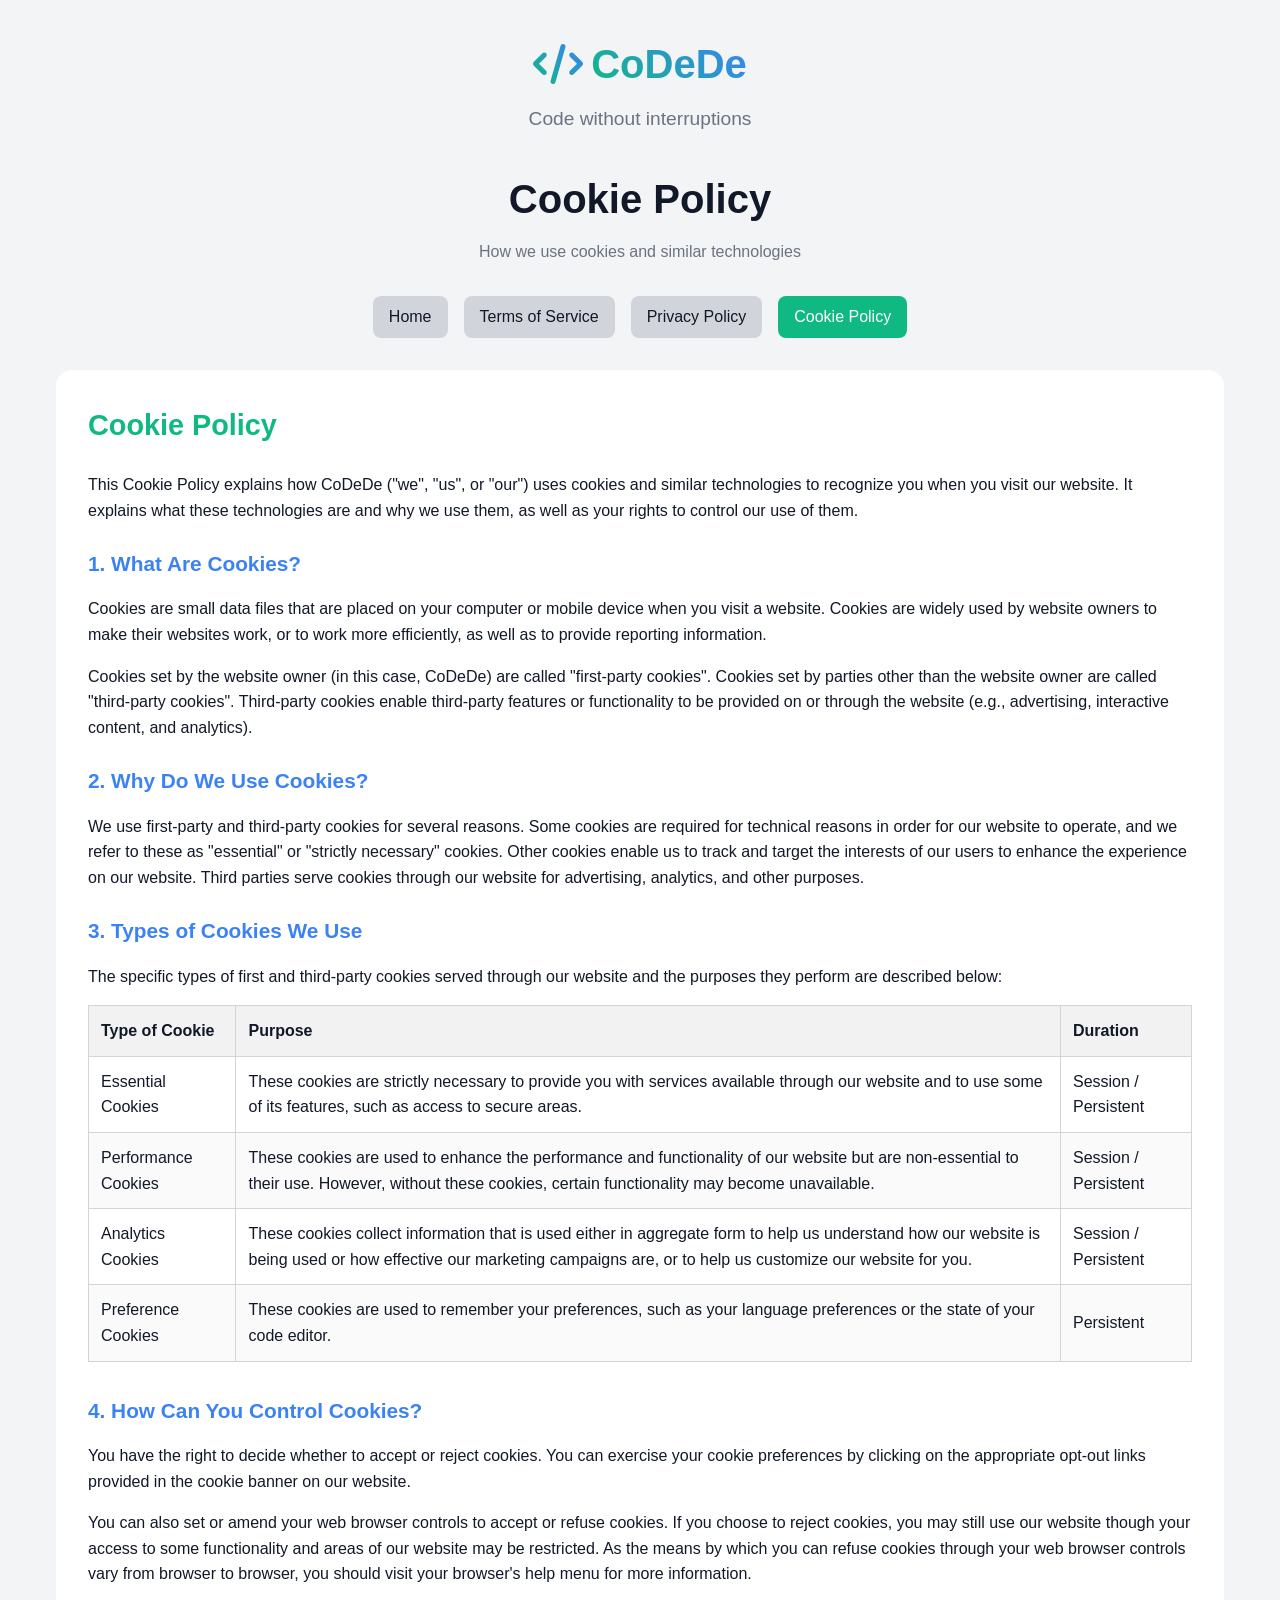
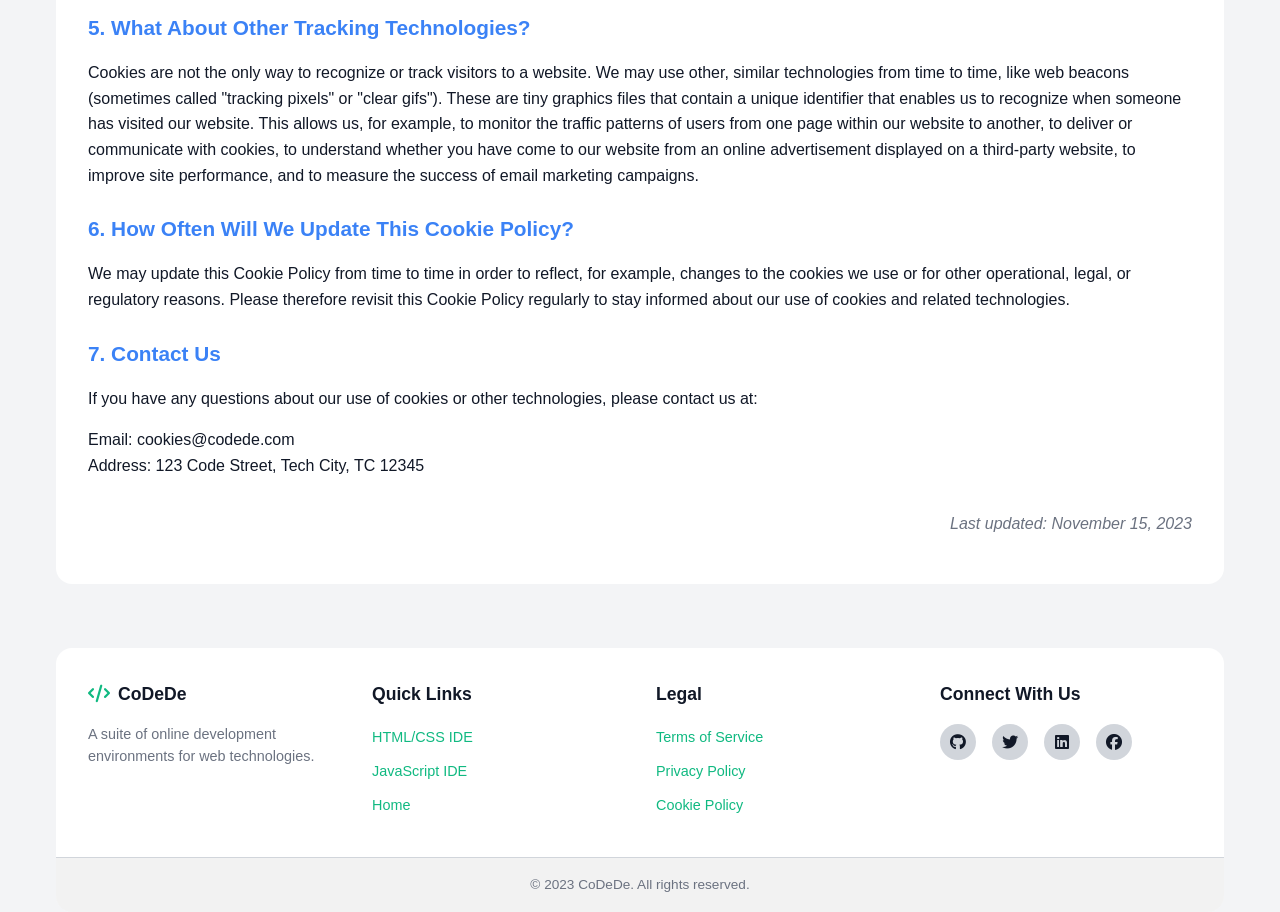
==== cookies.html @ 58b2e05a "Add files via upload" ====
<!DOCTYPE html>
<html lang="en">
<head>
  <meta charset="UTF-8">
  <meta name="viewport" content="width=device-width, initial-scale=1.0">
  <title>Cookie Policy - CoDeDe</title>
  <link rel="stylesheet" href="home-style.css">
  <link rel="stylesheet" href="https://cdnjs.cloudflare.com/ajax/libs/font-awesome/6.4.0/css/all.min.css">
  <style>
    .legal-content {
      background-color: var(--card-bg);
      border-radius: 1rem;
      padding: 2rem;
      margin: 2rem 0;
      box-shadow: 0 4px 6px var(--shadow-color);
    }
    
    .legal-content h2 {
      color: var(--primary-color);
      margin-bottom: 1.5rem;
      font-size: 1.8rem;
    }
    
    .legal-content h3 {
      color: var(--secondary-color);
      margin: 1.5rem 0 1rem;
      font-size: 1.3rem;
    }
    
    .legal-content p, .legal-content ul, .legal-content ol {
      margin-bottom: 1rem;
      line-height: 1.6;
    }
    
    .legal-content ul, .legal-content ol {
      padding-left: 2rem;
    }
    
    .legal-content li {
      margin-bottom: 0.5rem;
    }
    
    .legal-content a {
      color: var(--primary-color);
      text-decoration: none;
    }
    
    .legal-content a:hover {
      text-decoration: underline;
    }
    
    .legal-header {
      text-align: center;
      margin-bottom: 2rem;
    }
    
    .legal-header h1 {
      font-size: 2.5rem;
      margin-bottom: 0.5rem;
    }
    
    .legal-header p {
      color: var(--text-muted);
    }
    
    .legal-nav {
      display: flex;
      justify-content: center;
      gap: 1rem;
      margin-bottom: 2rem;
    }
    
    .legal-nav a {
      padding: 0.5rem 1rem;
      background-color: var(--border-color);
      border-radius: 0.5rem;
      color: var(--text-dark);
      text-decoration: none;
      transition: all 0.3s ease;
    }
    
    .legal-nav a:hover {
      background-color: var(--primary-color);
      color: white;
    }
    
    .legal-nav a.active {
      background-color: var(--primary-color);
      color: white;
    }
    
    .last-updated {
      font-style: italic;
      color: var(--text-muted);
      text-align: right;
      margin-top: 2rem;
    }
    
    table {
      width: 100%;
      border-collapse: collapse;
      margin: 1rem 0 2rem;
    }
    
    table th, table td {
      padding: 0.75rem;
      text-align: left;
      border: 1px solid var(--border-color);
    }
    
    table th {
      background-color: rgba(0, 0, 0, 0.05);
      font-weight: 600;
    }
    
    table tr:nth-child(even) {
      background-color: rgba(0, 0, 0, 0.02);
    }
  </style>
</head>
<body>
  <div class="container">
    <header>
      <div class="logo">
        <i class="fas fa-code"></i>
        <h1>CoDeDe</h1>
      </div>
      <p class="tagline">Code without interruptions</p>
    </header>
    
    <div class="legal-header">
      <h1>Cookie Policy</h1>
      <p>How we use cookies and similar technologies</p>
    </div>
    
    <div class="legal-nav">
      <a href="home.html">Home</a>
      <a href="terms.html">Terms of Service</a>
      <a href="privacy.html">Privacy Policy</a>
      <a href="cookies.html" class="active">Cookie Policy</a>
    </div>
    
    <div class="legal-content">
      <h2>Cookie Policy</h2>
      
      <p>This Cookie Policy explains how CoDeDe ("we", "us", or "our") uses cookies and similar technologies to recognize you when you visit our website. It explains what these technologies are and why we use them, as well as your rights to control our use of them.</p>
      
      <h3>1. What Are Cookies?</h3>
      <p>Cookies are small data files that are placed on your computer or mobile device when you visit a website. Cookies are widely used by website owners to make their websites work, or to work more efficiently, as well as to provide reporting information.</p>
      
      <p>Cookies set by the website owner (in this case, CoDeDe) are called "first-party cookies". Cookies set by parties other than the website owner are called "third-party cookies". Third-party cookies enable third-party features or functionality to be provided on or through the website (e.g., advertising, interactive content, and analytics).</p>
      
      <h3>2. Why Do We Use Cookies?</h3>
      <p>We use first-party and third-party cookies for several reasons. Some cookies are required for technical reasons in order for our website to operate, and we refer to these as "essential" or "strictly necessary" cookies. Other cookies enable us to track and target the interests of our users to enhance the experience on our website. Third parties serve cookies through our website for advertising, analytics, and other purposes.</p>
      
      <h3>3. Types of Cookies We Use</h3>
      <p>The specific types of first and third-party cookies served through our website and the purposes they perform are described below:</p>
      
      <table>
        <thead>
          <tr>
            <th>Type of Cookie</th>
            <th>Purpose</th>
            <th>Duration</th>
          </tr>
        </thead>
        <tbody>
          <tr>
            <td>Essential Cookies</td>
            <td>These cookies are strictly necessary to provide you with services available through our website and to use some of its features, such as access to secure areas.</td>
            <td>Session / Persistent</td>
          </tr>
          <tr>
            <td>Performance Cookies</td>
            <td>These cookies are used to enhance the performance and functionality of our website but are non-essential to their use. However, without these cookies, certain functionality may become unavailable.</td>
            <td>Session / Persistent</td>
          </tr>
          <tr>
            <td>Analytics Cookies</td>
            <td>These cookies collect information that is used either in aggregate form to help us understand how our website is being used or how effective our marketing campaigns are, or to help us customize our website for you.</td>
            <td>Session / Persistent</td>
          </tr>
          <tr>
            <td>Preference Cookies</td>
            <td>These cookies are used to remember your preferences, such as your language preferences or the state of your code editor.</td>
            <td>Persistent</td>
          </tr>
        </tbody>
      </table>
      
      <h3>4. How Can You Control Cookies?</h3>
      <p>You have the right to decide whether to accept or reject cookies. You can exercise your cookie preferences by clicking on the appropriate opt-out links provided in the cookie banner on our website.</p>
      
      <p>You can also set or amend your web browser controls to accept or refuse cookies. If you choose to reject cookies, you may still use our website though your access to some functionality and areas of our website may be restricted. As the means by which you can refuse cookies through your web browser controls vary from browser to browser, you should visit your browser's help menu for more information.</p>
      
      <h3>5. What About Other Tracking Technologies?</h3>
      <p>Cookies are not the only way to recognize or track visitors to a website. We may use other, similar technologies from time to time, like web beacons (sometimes called "tracking pixels" or "clear gifs"). These are tiny graphics files that contain a unique identifier that enables us to recognize when someone has visited our website. This allows us, for example, to monitor the traffic patterns of users from one page within our website to another, to deliver or communicate with cookies, to understand whether you have come to our website from an online advertisement displayed on a third-party website, to improve site performance, and to measure the success of email marketing campaigns.</p>
      
      <h3>6. How Often Will We Update This Cookie Policy?</h3>
      <p>We may update this Cookie Policy from time to time in order to reflect, for example, changes to the cookies we use or for other operational, legal, or regulatory reasons. Please therefore revisit this Cookie Policy regularly to stay informed about our use of cookies and related technologies.</p>
      
      <h3>7. Contact Us</h3>
      <p>If you have any questions about our use of cookies or other technologies, please contact us at:</p>
      <p>Email: cookies@codede.com<br>
      Address: 123 Code Street, Tech City, TC 12345</p>
      
      <p class="last-updated">Last updated: November 15, 2023</p>
    </div>
    
    <footer class="footer">
      <div class="footer-content">
        <div class="footer-section">
          <h3><i class="fas fa-code"></i> CoDeDe</h3>
          <p>A suite of online development environments for web technologies.</p>
        </div>
        
        <div class="footer-section">
          <h3>Quick Links</h3>
          <ul>
            <li><a href="index.html">HTML/CSS IDE</a></li>
            <li><a href="JSDE-main/index.html">JavaScript IDE</a></li>
            <li><a href="home.html">Home</a></li>
          </ul>
        </div>
        
        <div class="footer-section">
          <h3>Legal</h3>
          <ul>
            <li><a href="terms.html">Terms of Service</a></li>
            <li><a href="privacy.html">Privacy Policy</a></li>
            <li><a href="cookies.html">Cookie Policy</a></li>
          </ul>
        </div>
        
        <div class="footer-section">
          <h3>Connect With Us</h3>
          <div class="social-links">
            <a href="https://github.com/codede" target="_blank" title="GitHub"><i class="fab fa-github"></i></a>
            <a href="https://twitter.com/codede" target="_blank" title="Twitter"><i class="fab fa-twitter"></i></a>
            <a href="https://linkedin.com/company/codede" target="_blank" title="LinkedIn"><i class="fab fa-linkedin"></i></a>
            <a href="https://facebook.com/codede" target="_blank" title="Facebook"><i class="fab fa-facebook"></i></a>
          </div>
        </div>
      </div>
      
      <div class="footer-bottom">
        <p>&copy; 2023 CoDeDe. All rights reserved.</p>
      </div>
    </footer>
  </div>
</body>
</html>
---- home-style.css ----
/* Base styles */
* {
  margin: 0;
  padding: 0;
  box-sizing: border-box;
}

:root {
  --primary-color: #10b981;
  --secondary-color: #3b82f6;
  --dark-bg: #1f2937;
  --light-bg: #f3f4f6;
  --text-dark: #111827;
  --text-light: #f9fafb;
  --text-muted: #6b7280;
  --border-color: #d1d5db;
  --card-bg: #ffffff;
  --hover-color: #059669;
  --gradient: linear-gradient(45deg, #10b981, #3b82f6);
}

body {
  font-family: -apple-system, BlinkMacSystemFont, 'Segoe UI', Roboto, Oxygen, Ubuntu, Cantarell, 'Open Sans', 'Helvetica Neue', sans-serif;
  background-color: var(--light-bg);
  color: var(--text-dark);
  line-height: 1.6;
}

.container {
  max-width: 1200px;
  margin: 0 auto;
  padding: 0 1rem;
}

a {
  text-decoration: none;
  color: var(--primary-color);
}

ul {
  list-style-position: inside;
  margin: 1rem 0;
}

/* Header styles */
header {
  padding: 2rem 0;
  text-align: center;
}

.logo {
  display: flex;
  align-items: center;
  justify-content: center;
  margin-bottom: 0.5rem;
}

.logo i {
  font-size: 2.5rem;
  margin-right: 0.5rem;
  background: var(--gradient);
  -webkit-background-clip: text;
  -webkit-text-fill-color: transparent;
}

.logo h1 {
  font-size: 2.5rem;
  font-weight: 700;
  background: var(--gradient);
  -webkit-background-clip: text;
  -webkit-text-fill-color: transparent;
}

.tagline {
  font-size: 1.2rem;
  color: var(--text-muted);
  font-weight: 500;
}

/* Hero section */
.hero {
  display: flex;
  align-items: center;
  justify-content: space-between;
  padding: 2rem 0 4rem;
  gap: 2rem;
}

.hero-content {
  flex: 1;
  opacity: 0;
  transform: translateY(20px);
  transition: all 0.8s ease-out;
}

.hero-content.animate {
  opacity: 1;
  transform: translateY(0);
}

.hero-content h2 {
  font-size: 2.5rem;
  margin-bottom: 1rem;
  line-height: 1.2;
  background: var(--gradient);
  -webkit-background-clip: text;
  -webkit-text-fill-color: transparent;
}

.hero-content p {
  font-size: 1.2rem;
  color: var(--text-muted);
  margin-bottom: 1.5rem;
}

.hero-image {
  flex: 1;
  opacity: 0;
  transform: translateX(20px);
  transition: all 0.8s ease-out;
}

.hero-image.animate {
  opacity: 1;
  transform: translateX(0);
}

.hero-image img {
  width: 100%;
  border-radius: 1rem;
  box-shadow: 0 10px 25px rgba(0, 0, 0, 0.1);
}

/* Features section */
.features {
  display: grid;
  grid-template-columns: repeat(auto-fit, minmax(250px, 1fr));
  gap: 2rem;
  padding: 4rem 0;
}

.feature-card {
  background-color: var(--card-bg);
  padding: 2rem;
  border-radius: 1rem;
  box-shadow: 0 4px 6px rgba(0, 0, 0, 0.05);
  text-align: center;
  transition: transform 0.3s ease, box-shadow 0.3s ease;
  opacity: 0;
  transform: translateY(20px);
  transition: all 0.5s ease-out;
}

.feature-card.animate {
  opacity: 1;
  transform: translateY(0);
}

.feature-card:hover {
  transform: translateY(-5px);
  box-shadow: 0 10px 15px rgba(0, 0, 0, 0.1);
}

.feature-card i {
  font-size: 2.5rem;
  margin-bottom: 1rem;
  color: var(--primary-color);
}

.feature-card h3 {
  font-size: 1.5rem;
  margin-bottom: 0.5rem;
}

.feature-card p {
  color: var(--text-muted);
}

/* IDE options section */
.ide-options {
  padding: 4rem 0;
}

.ide-options h2 {
  text-align: center;
  font-size: 2rem;
  margin-bottom: 2rem;
}

.ide-cards {
  display: grid;
  grid-template-columns: repeat(auto-fit, minmax(300px, 1fr));
  gap: 2rem;
}

.ide-card {
  background-color: var(--card-bg);
  border-radius: 1rem;
  overflow: hidden;
  box-shadow: 0 4px 6px rgba(0, 0, 0, 0.05);
  transition: transform 0.3s ease, box-shadow 0.3s ease;
  opacity: 0;
  transform: translateY(20px);
  transition: all 0.5s ease-out;
}

.ide-card.animate {
  opacity: 1;
  transform: translateY(0);
}

.ide-card:hover {
  transform: translateY(-5px);
  box-shadow: 0 10px 15px rgba(0, 0, 0, 0.1);
}

.ide-icon {
  background: var(--dark-bg);
  padding: 2rem;
  text-align: center;
}

.ide-icon i {
  font-size: 3rem;
  margin: 0 0.5rem;
}

.ide-icon .fa-html5 {
  color: #e34c26;
}

.ide-icon .fa-css3-alt {
  color: #264de4;
}

.ide-icon .fa-js {
  color: #f7df1e;
}

.ide-card h3 {
  font-size: 1.5rem;
  padding: 1.5rem 1.5rem 0.5rem;
}

.ide-card p {
  padding: 0 1.5rem;
  color: var(--text-muted);
}

.ide-card ul {
  padding: 0 1.5rem;
  list-style-type: none;
}

.ide-card ul li {
  padding: 0.25rem 0;
  position: relative;
  padding-left: 1.5rem;
}

.ide-card ul li:before {
  content: "✓";
  color: var(--primary-color);
  position: absolute;
  left: 0;
}

.ide-button {
  display: block;
  background: var(--gradient);
  color: white;
  text-align: center;
  padding: 1rem;
  margin: 1.5rem;
  border-radius: 0.5rem;
  font-weight: 600;
  transition: all 0.3s ease;
}

.ide-button:hover {
  background: var(--hover-color);
  transform: translateY(-2px);
}

/* Testimonials section */
.testimonials {
  padding: 4rem 0;
  background-color: var(--light-bg);
}

.testimonials h2 {
  text-align: center;
  font-size: 2rem;
  margin-bottom: 2rem;
}

.testimonial-cards {
  display: grid;
  grid-template-columns: repeat(auto-fit, minmax(300px, 1fr));
  gap: 2rem;
}

.testimonial-card {
  background-color: var(--card-bg);
  padding: 2rem;
  border-radius: 1rem;
  box-shadow: 0 4px 6px rgba(0, 0, 0, 0.05);
}

.testimonial-card p {
  font-style: italic;
  margin-bottom: 1.5rem;
  color: var(--text-muted);
}

.testimonial-author {
  display: flex;
  align-items: center;
}

.testimonial-author img {
  width: 50px;
  height: 50px;
  border-radius: 50%;
  margin-right: 1rem;
}

.testimonial-author h4 {
  font-weight: 600;
}

.testimonial-author p {
  margin: 0;
  font-size: 0.9rem;
}

/* Footer */
.footer {
  margin-top: 4rem;
  background-color: var(--card-bg);
  border-radius: 1rem;
  overflow: hidden;
  box-shadow: 0 4px 15px var(--shadow-color);
}

.footer-content {
  display: grid;
  grid-template-columns: repeat(auto-fit, minmax(200px, 1fr));
  gap: 2rem;
  padding: 2rem;
}

.footer-section h3 {
  font-size: 1.1rem;
  margin-bottom: 1rem;
  color: var(--text-dark);
  display: flex;
  align-items: center;
  gap: 0.5rem;
}

.footer-section h3 i {
  color: var(--primary-color);
}

.footer-section p {
  color: var(--text-muted);
  font-size: 0.9rem;
  line-height: 1.5;
  margin-bottom: 1rem;
}

.footer-section ul {
  list-style: none;
  padding: 0;
  margin: 0;
}

.footer-section ul li {
  margin-bottom: 0.5rem;
}

.footer-section ul li a {
  color: var(--primary-color);
  text-decoration: none;
  font-size: 0.9rem;
  transition: color 0.2s ease;
  display: inline-flex;
  align-items: center;
  gap: 0.5rem;
}

.footer-section ul li a:hover {
  color: var(--hover-color);
  text-decoration: underline;
}

.social-links {
  display: flex;
  gap: 1rem;
  margin-top: 0.5rem;
}

.social-links a {
  display: flex;
  align-items: center;
  justify-content: center;
  width: 36px;
  height: 36px;
  background-color: var(--border-color);
  color: var(--text-dark);
  border-radius: 50%;
  transition: all 0.3s ease;
}

.social-links a:hover {
  transform: translateY(-3px);
  background-color: var(--primary-color);
  color: white;
}

.footer-bottom {
  background-color: rgba(0, 0, 0, 0.05);
  padding: 1rem;
  text-align: center;
  font-size: 0.85rem;
  color: var(--text-muted);
  border-top: 1px solid var(--border-color);
}

/* Responsive styles */
@media (max-width: 768px) {
  .hero {
    flex-direction: column;
    text-align: center;
  }
  
  .hero-content h2 {
    font-size: 2rem;
  }
  
  .ide-cards {
    grid-template-columns: 1fr;
  }
  
  .testimonial-cards {
    grid-template-columns: 1fr;
  }
}

@media (max-width: 480px) {
  .logo h1 {
    font-size: 2rem;
  }
  
  .hero-content h2 {
    font-size: 1.75rem;
  }
  
  .feature-card {
    padding: 1.5rem;
  }
  
  .ide-icon {
    padding: 1.5rem;
  }
  
  .ide-icon i {
    font-size: 2.5rem;
  }
}
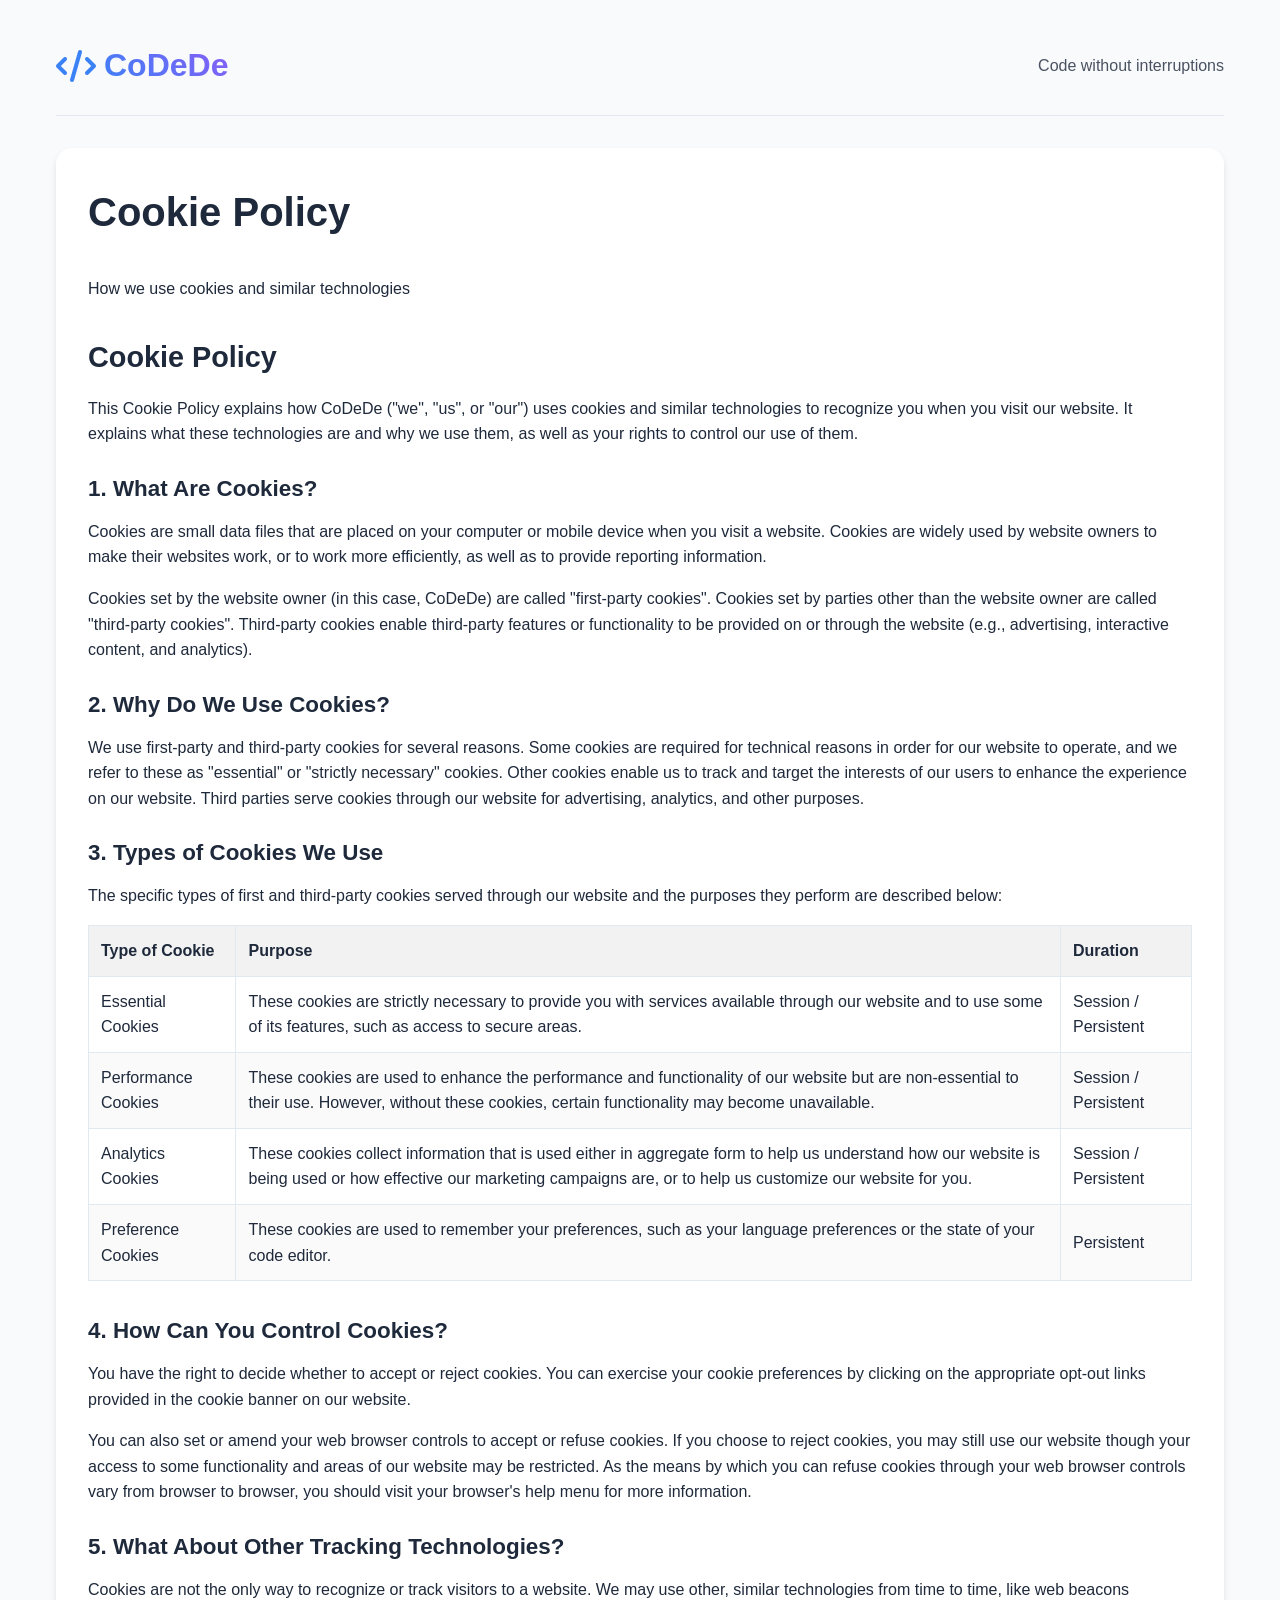
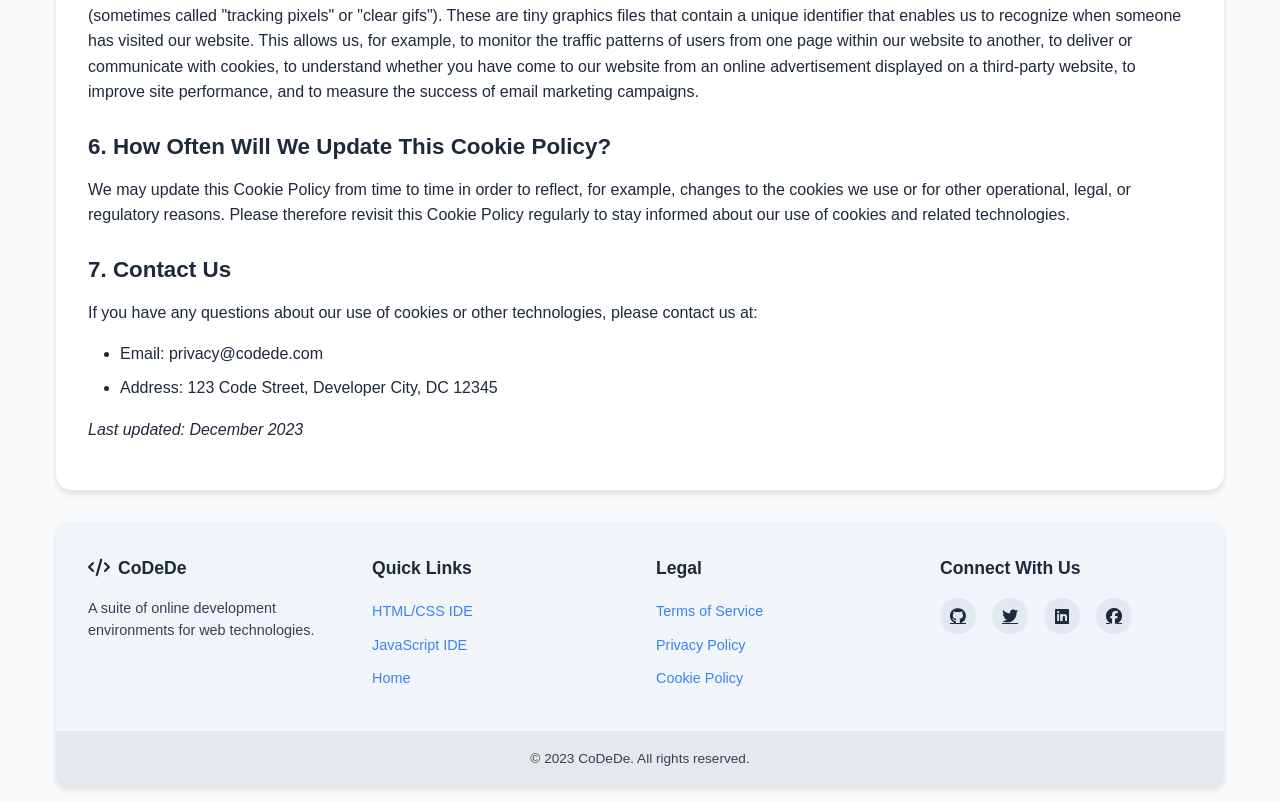
==== commit 3943aea7: "Add files via upload" ====
--- a/cookies.html
+++ b/cookies.html
@@ -4,119 +4,8 @@
   <meta charset="UTF-8">
   <meta name="viewport" content="width=device-width, initial-scale=1.0">
   <title>Cookie Policy - CoDeDe</title>
-  <link rel="stylesheet" href="home-style.css">
+  <link rel="stylesheet" href="style.css">
   <link rel="stylesheet" href="https://cdnjs.cloudflare.com/ajax/libs/font-awesome/6.4.0/css/all.min.css">
-  <style>
-    .legal-content {
-      background-color: var(--card-bg);
-      border-radius: 1rem;
-      padding: 2rem;
-      margin: 2rem 0;
-      box-shadow: 0 4px 6px var(--shadow-color);
-    }
-    
-    .legal-content h2 {
-      color: var(--primary-color);
-      margin-bottom: 1.5rem;
-      font-size: 1.8rem;
-    }
-    
-    .legal-content h3 {
-      color: var(--secondary-color);
-      margin: 1.5rem 0 1rem;
-      font-size: 1.3rem;
-    }
-    
-    .legal-content p, .legal-content ul, .legal-content ol {
-      margin-bottom: 1rem;
-      line-height: 1.6;
-    }
-    
-    .legal-content ul, .legal-content ol {
-      padding-left: 2rem;
-    }
-    
-    .legal-content li {
-      margin-bottom: 0.5rem;
-    }
-    
-    .legal-content a {
-      color: var(--primary-color);
-      text-decoration: none;
-    }
-    
-    .legal-content a:hover {
-      text-decoration: underline;
-    }
-    
-    .legal-header {
-      text-align: center;
-      margin-bottom: 2rem;
-    }
-    
-    .legal-header h1 {
-      font-size: 2.5rem;
-      margin-bottom: 0.5rem;
-    }
-    
-    .legal-header p {
-      color: var(--text-muted);
-    }
-    
-    .legal-nav {
-      display: flex;
-      justify-content: center;
-      gap: 1rem;
-      margin-bottom: 2rem;
-    }
-    
-    .legal-nav a {
-      padding: 0.5rem 1rem;
-      background-color: var(--border-color);
-      border-radius: 0.5rem;
-      color: var(--text-dark);
-      text-decoration: none;
-      transition: all 0.3s ease;
-    }
-    
-    .legal-nav a:hover {
-      background-color: var(--primary-color);
-      color: white;
-    }
-    
-    .legal-nav a.active {
-      background-color: var(--primary-color);
-      color: white;
-    }
-    
-    .last-updated {
-      font-style: italic;
-      color: var(--text-muted);
-      text-align: right;
-      margin-top: 2rem;
-    }
-    
-    table {
-      width: 100%;
-      border-collapse: collapse;
-      margin: 1rem 0 2rem;
-    }
-    
-    table th, table td {
-      padding: 0.75rem;
-      text-align: left;
-      border: 1px solid var(--border-color);
-    }
-    
-    table th {
-      background-color: rgba(0, 0, 0, 0.05);
-      font-weight: 600;
-    }
-    
-    table tr:nth-child(even) {
-      background-color: rgba(0, 0, 0, 0.02);
-    }
-  </style>
 </head>
 <body>
   <div class="container">
@@ -128,19 +17,10 @@
       <p class="tagline">Code without interruptions</p>
     </header>
     
-    <div class="legal-header">
+    <div class="legal-content">
       <h1>Cookie Policy</h1>
       <p>How we use cookies and similar technologies</p>
-    </div>
-    
-    <div class="legal-nav">
-      <a href="home.html">Home</a>
-      <a href="terms.html">Terms of Service</a>
-      <a href="privacy.html">Privacy Policy</a>
-      <a href="cookies.html" class="active">Cookie Policy</a>
-    </div>
-    
-    <div class="legal-content">
+      
       <h2>Cookie Policy</h2>
       
       <p>This Cookie Policy explains how CoDeDe ("we", "us", or "our") uses cookies and similar technologies to recognize you when you visit our website. It explains what these technologies are and why we use them, as well as your rights to control our use of them.</p>
@@ -201,12 +81,14 @@
       
       <h3>7. Contact Us</h3>
       <p>If you have any questions about our use of cookies or other technologies, please contact us at:</p>
-      <p>Email: cookies@codede.com<br>
-      Address: 123 Code Street, Tech City, TC 12345</p>
+      <ul>
+        <li>Email: privacy@codede.com</li>
+        <li>Address: 123 Code Street, Developer City, DC 12345</li>
+      </ul>
       
-      <p class="last-updated">Last updated: November 15, 2023</p>
+      <p><em>Last updated: December 2023</em></p>
     </div>
-    
+
     <footer class="footer">
       <div class="footer-content">
         <div class="footer-section">
--- a/style.css
+++ b/style.css
@@ -0,0 +1,710 @@
+/* Global Styles */
+* {
+  margin: 0;
+  padding: 0;
+  box-sizing: border-box;
+}
+
+:root {
+  --bg-color: #f8fafc;
+  --panel-bg: #ffffff;
+  --text-color: #1e293b;
+  --border-color: #e2e8f0;
+  --primary-color: #3b82f6;
+  --secondary-color: #8b5cf6;
+  --shadow-color: rgba(0, 0, 0, 0.1);
+  --success-color: #10b981;
+  --error-color: #ef4444;
+  --footer-bg: #f1f5f9;
+  --footer-text: #334155;
+}
+
+body {
+  font-family: -apple-system, BlinkMacSystemFont, 'Segoe UI', Roboto, sans-serif;
+  background-color: var(--bg-color);
+  color: var(--text-color);
+  line-height: 1.6;
+}
+
+.container {
+  max-width: 1200px;
+  margin: 0 auto;
+  padding: 1rem;
+  min-height: 100vh;
+  display: flex;
+  flex-direction: column;
+}
+
+/* Header Styles */
+header {
+  display: flex;
+  justify-content: space-between;
+  align-items: center;
+  padding: 1.5rem 0;
+  margin-bottom: 2rem;
+  border-bottom: 1px solid var(--border-color);
+}
+
+.logo {
+  display: flex;
+  align-items: center;
+  gap: 0.5rem;
+}
+
+.logo i {
+  font-size: 2rem;
+  color: var(--primary-color);
+}
+
+.logo h1 {
+  font-size: 2rem;
+  margin: 0;
+  background: linear-gradient(45deg, var(--primary-color), var(--secondary-color));
+  -webkit-background-clip: text;
+  background-clip: text;
+  -webkit-text-fill-color: transparent;
+}
+
+.tagline {
+  font-size: 1rem;
+  color: var(--text-color);
+  margin: 0;
+  opacity: 0.8;
+}
+
+.nav-links {
+  display: flex;
+  gap: 1.5rem;
+  align-items: center;
+}
+
+.nav-links a {
+  color: var(--text-color);
+  text-decoration: none;
+  font-weight: 500;
+  transition: color 0.3s ease;
+  padding: 0.5rem 1rem;
+  border-radius: 0.5rem;
+}
+
+.nav-links a:hover {
+  color: var(--primary-color);
+  background-color: rgba(59, 130, 246, 0.1);
+}
+
+.nav-links a.active {
+  color: var(--primary-color);
+  font-weight: 600;
+}
+
+/* Hero Section */
+.hero {
+  display: flex;
+  align-items: center;
+  gap: 3rem;
+  margin-bottom: 3rem;
+  padding: 2rem;
+  background-color: var(--panel-bg);
+  border-radius: 1rem;
+  box-shadow: 0 4px 6px var(--shadow-color);
+}
+
+.hero-content {
+  flex: 1;
+}
+
+.hero-content h2 {
+  font-size: 2.5rem;
+  margin-bottom: 1rem;
+  color: var(--text-color);
+}
+
+.hero-content p {
+  font-size: 1.2rem;
+  color: var(--text-color);
+  opacity: 0.8;
+  margin-bottom: 1.5rem;
+}
+
+.hero-image {
+  flex: 1;
+  text-align: center;
+}
+
+.hero-image img {
+  max-width: 100%;
+  height: auto;
+  border-radius: 0.5rem;
+  box-shadow: 0 4px 6px var(--shadow-color);
+}
+
+/* Features Section */
+.features {
+  display: grid;
+  grid-template-columns: repeat(auto-fit, minmax(250px, 1fr));
+  gap: 2rem;
+  margin-bottom: 3rem;
+}
+
+.feature-card {
+  background-color: var(--panel-bg);
+  padding: 2rem;
+  border-radius: 1rem;
+  text-align: center;
+  box-shadow: 0 4px 6px var(--shadow-color);
+  transition: transform 0.3s ease;
+}
+
+.feature-card:hover {
+  transform: translateY(-5px);
+}
+
+.feature-card i {
+  font-size: 3rem;
+  color: var(--primary-color);
+  margin-bottom: 1rem;
+}
+
+.feature-card h3 {
+  font-size: 1.5rem;
+  margin-bottom: 1rem;
+  color: var(--text-color);
+}
+
+.feature-card p {
+  color: var(--text-color);
+  opacity: 0.8;
+}
+
+/* IDE Options Section */
+.ide-options {
+  margin-bottom: 3rem;
+}
+
+.ide-options h2 {
+  text-align: center;
+  font-size: 2.5rem;
+  margin-bottom: 2rem;
+  color: var(--text-color);
+}
+
+.ide-cards {
+  display: grid;
+  grid-template-columns: repeat(auto-fit, minmax(300px, 1fr));
+  gap: 2rem;
+}
+
+.ide-card {
+  background-color: var(--panel-bg);
+  padding: 2rem;
+  border-radius: 1rem;
+  box-shadow: 0 4px 6px var(--shadow-color);
+  transition: transform 0.3s ease;
+}
+
+.ide-card:hover {
+  transform: translateY(-5px);
+}
+
+.ide-icon {
+  text-align: center;
+  margin-bottom: 1.5rem;
+}
+
+.ide-icon i {
+  font-size: 3rem;
+  color: var(--primary-color);
+  margin: 0 0.5rem;
+}
+
+.ide-card h3 {
+  font-size: 1.5rem;
+  margin-bottom: 1rem;
+  color: var(--text-color);
+  text-align: center;
+}
+
+.ide-card p {
+  color: var(--text-color);
+  opacity: 0.8;
+  margin-bottom: 1.5rem;
+}
+
+.ide-card ul {
+  list-style: none;
+  margin-bottom: 2rem;
+}
+
+.ide-card li {
+  padding: 0.5rem 0;
+  color: var(--text-color);
+  opacity: 0.8;
+  position: relative;
+  padding-left: 1.5rem;
+}
+
+.ide-card li::before {
+  content: "✓";
+  position: absolute;
+  left: 0;
+  color: var(--success-color);
+  font-weight: bold;
+}
+
+.ide-button {
+  display: inline-block;
+  padding: 0.75rem 1.5rem;
+  background: linear-gradient(45deg, var(--primary-color), var(--secondary-color));
+  color: white;
+  text-decoration: none;
+  border-radius: 0.5rem;
+  font-weight: 600;
+  transition: transform 0.3s ease, box-shadow 0.3s ease;
+  text-align: center;
+  width: 100%;
+}
+
+.ide-button:hover {
+  transform: translateY(-2px);
+  box-shadow: 0 4px 12px rgba(59, 130, 246, 0.3);
+}
+
+/* Testimonials Section */
+.testimonials {
+  margin-bottom: 3rem;
+}
+
+.testimonials h2 {
+  text-align: center;
+  font-size: 2.5rem;
+  margin-bottom: 2rem;
+  color: var(--text-color);
+}
+
+.testimonial-cards {
+  display: grid;
+  grid-template-columns: repeat(auto-fit, minmax(300px, 1fr));
+  gap: 2rem;
+}
+
+.testimonial-card {
+  background-color: var(--panel-bg);
+  padding: 2rem;
+  border-radius: 1rem;
+  box-shadow: 0 4px 6px var(--shadow-color);
+}
+
+.testimonial-card p {
+  font-style: italic;
+  margin-bottom: 1.5rem;
+  color: var(--text-color);
+  font-size: 1.1rem;
+}
+
+.testimonial-author {
+  display: flex;
+  align-items: center;
+  gap: 1rem;
+}
+
+.testimonial-author img {
+  width: 50px;
+  height: 50px;
+  border-radius: 50%;
+  object-fit: cover;
+}
+
+.testimonial-author h4 {
+  color: var(--text-color);
+  margin-bottom: 0.25rem;
+}
+
+.testimonial-author p {
+  color: var(--text-color);
+  opacity: 0.8;
+  font-size: 0.9rem;
+  margin: 0;
+}
+
+/* Coming Soon Section */
+.coming-soon-section {
+  display: flex;
+  flex-direction: column;
+  align-items: center;
+  justify-content: center;
+  flex: 1;
+  text-align: center;
+  padding: 4rem 2rem;
+  background-color: var(--panel-bg);
+  border-radius: 1rem;
+  box-shadow: 0 4px 6px var(--shadow-color);
+  margin-bottom: 2rem;
+}
+
+.coming-soon-icon {
+  font-size: 6rem;
+  color: var(--primary-color);
+  margin-bottom: 2rem;
+  animation: pulse 2s infinite;
+}
+
+@keyframes pulse {
+  0% { transform: scale(1); }
+  50% { transform: scale(1.1); }
+  100% { transform: scale(1); }
+}
+
+.coming-soon-title {
+  font-size: 3rem;
+  font-weight: 700;
+  margin-bottom: 1rem;
+  background: linear-gradient(45deg, var(--primary-color), var(--secondary-color));
+  -webkit-background-clip: text;
+  background-clip: text;
+  -webkit-text-fill-color: transparent;
+}
+
+.coming-soon-subtitle {
+  font-size: 1.5rem;
+  color: var(--text-color);
+  margin-bottom: 2rem;
+  opacity: 0.8;
+}
+
+.coming-soon-description {
+  font-size: 1.1rem;
+  line-height: 1.6;
+  color: var(--text-color);
+  max-width: 600px;
+  margin-bottom: 3rem;
+}
+
+.features-list {
+  display: grid;
+  grid-template-columns: repeat(auto-fit, minmax(250px, 1fr));
+  gap: 2rem;
+  margin-bottom: 3rem;
+  width: 100%;
+  max-width: 800px;
+}
+
+.feature-item {
+  background-color: var(--bg-color);
+  padding: 1.5rem;
+  border-radius: 0.75rem;
+  border-left: 4px solid var(--primary-color);
+}
+
+.feature-item i {
+  font-size: 2rem;
+  color: var(--primary-color);
+  margin-bottom: 1rem;
+}
+
+.feature-item h3 {
+  font-size: 1.2rem;
+  margin-bottom: 0.5rem;
+  color: var(--text-color);
+}
+
+.feature-item p {
+  color: var(--text-color);
+  opacity: 0.8;
+  line-height: 1.5;
+}
+
+.notify-form {
+  display: flex;
+  gap: 1rem;
+  margin-bottom: 2rem;
+  max-width: 400px;
+  width: 100%;
+}
+
+.notify-input {
+  flex: 1;
+  padding: 0.75rem 1rem;
+  border: 2px solid var(--border-color);
+  border-radius: 0.5rem;
+  font-size: 1rem;
+  transition: border-color 0.3s ease;
+}
+
+.notify-input:focus {
+  outline: none;
+  border-color: var(--primary-color);
+}
+
+.notify-button {
+  padding: 0.75rem 1.5rem;
+  background: linear-gradient(45deg, var(--primary-color), var(--secondary-color));
+  color: white;
+  border: none;
+  border-radius: 0.5rem;
+  font-size: 1rem;
+  font-weight: 600;
+  cursor: pointer;
+  transition: transform 0.3s ease, box-shadow 0.3s ease;
+}
+
+.notify-button:hover {
+  transform: translateY(-2px);
+  box-shadow: 0 4px 12px rgba(59, 130, 246, 0.3);
+}
+
+/* Legal Pages Content */
+.legal-content {
+  background-color: var(--panel-bg);
+  padding: 2rem;
+  border-radius: 1rem;
+  box-shadow: 0 4px 6px var(--shadow-color);
+  margin-bottom: 2rem;
+  flex: 1;
+}
+
+.legal-content h1 {
+  font-size: 2.5rem;
+  margin-bottom: 2rem;
+  color: var(--text-color);
+}
+
+.legal-content h2 {
+  font-size: 1.8rem;
+  margin: 2rem 0 1rem 0;
+  color: var(--text-color);
+}
+
+.legal-content h3 {
+  font-size: 1.4rem;
+  margin: 1.5rem 0 0.75rem 0;
+  color: var(--text-color);
+}
+
+.legal-content p {
+  margin-bottom: 1rem;
+  color: var(--text-color);
+  line-height: 1.6;
+}
+
+.legal-content ul {
+  margin: 1rem 0;
+  padding-left: 2rem;
+}
+
+.legal-content li {
+  margin-bottom: 0.5rem;
+  color: var(--text-color);
+}
+
+.legal-content a {
+  color: var(--primary-color);
+  text-decoration: none;
+}
+
+.legal-content a:hover {
+  text-decoration: underline;
+}
+
+/* Table styles for legal pages */
+.legal-content table {
+  width: 100%;
+  border-collapse: collapse;
+  margin: 1rem 0 2rem;
+}
+
+.legal-content table th,
+.legal-content table td {
+  padding: 0.75rem;
+  text-align: left;
+  border: 1px solid var(--border-color);
+}
+
+.legal-content table th {
+  background-color: rgba(0, 0, 0, 0.05);
+  font-weight: 600;
+  color: var(--text-color);
+}
+
+.legal-content table tr:nth-child(even) {
+  background-color: rgba(0, 0, 0, 0.02);
+}
+
+.legal-content table tr:hover {
+  background-color: rgba(0, 0, 0, 0.05);
+}
+
+/* Footer */
+.footer {
+  margin-top: auto;
+  background-color: var(--footer-bg);
+  border-radius: 0.75rem;
+  box-shadow: 0 4px 6px var(--shadow-color);
+  overflow: hidden;
+}
+
+.footer-content {
+  display: grid;
+  grid-template-columns: repeat(auto-fit, minmax(200px, 1fr));
+  gap: 2rem;
+  padding: 2rem;
+}
+
+.footer-section h3 {
+  font-size: 1.1rem;
+  margin-bottom: 1rem;
+  color: var(--text-color);
+  display: flex;
+  align-items: center;
+  gap: 0.5rem;
+}
+
+.footer-section p {
+  color: var(--footer-text);
+  font-size: 0.9rem;
+  line-height: 1.5;
+  margin-bottom: 1rem;
+}
+
+.footer-section ul {
+  list-style: none;
+  padding: 0;
+}
+
+.footer-section ul li {
+  margin-bottom: 0.5rem;
+}
+
+.footer-section ul li a {
+  color: var(--primary-color);
+  text-decoration: none;
+  font-size: 0.9rem;
+  transition: color 0.2s ease;
+}
+
+.footer-section ul li a:hover {
+  color: var(--secondary-color);
+  text-decoration: underline;
+}
+
+.social-links {
+  display: flex;
+  gap: 1rem;
+  margin-top: 0.5rem;
+}
+
+.social-links a {
+  display: flex;
+  align-items: center;
+  justify-content: center;
+  width: 36px;
+  height: 36px;
+  background-color: var(--border-color);
+  color: var(--text-color);
+  border-radius: 50%;
+  transition: all 0.3s ease;
+}
+
+.social-links a:hover {
+  transform: translateY(-3px);
+  background-color: var(--primary-color);
+  color: white;
+}
+
+.footer-bottom {
+  background-color: rgba(0, 0, 0, 0.05);
+  padding: 1rem;
+  text-align: center;
+  font-size: 0.85rem;
+  color: var(--footer-text);
+  border-top: 1px solid var(--border-color);
+}
+
+/* Animations */
+.animate {
+  animation: fadeInUp 0.6s ease forwards;
+}
+
+@keyframes fadeInUp {
+  from {
+    opacity: 0;
+    transform: translateY(30px);
+  }
+  to {
+    opacity: 1;
+    transform: translateY(0);
+  }
+}
+
+/* Responsive Design */
+@media (max-width: 768px) {
+  .container {
+    padding: 0.5rem;
+  }
+  
+  header {
+    flex-direction: column;
+    align-items: flex-start;
+    gap: 1rem;
+  }
+  
+  .nav-links {
+    margin-top: 1rem;
+    flex-wrap: wrap;
+  }
+  
+  .hero {
+    flex-direction: column;
+    text-align: center;
+    gap: 2rem;
+  }
+  
+  .hero-content h2 {
+    font-size: 2rem;
+  }
+  
+  .coming-soon-title {
+    font-size: 2rem;
+  }
+  
+  .coming-soon-subtitle {
+    font-size: 1.2rem;
+  }
+  
+  .features-list {
+    grid-template-columns: 1fr;
+  }
+  
+  .notify-form {
+    flex-direction: column;
+  }
+  
+  .footer-content {
+    grid-template-columns: 1fr;
+    gap: 1.5rem;
+    padding: 1.5rem;
+  }
+  
+  .social-links {
+    justify-content: center;
+  }
+}
+
+@media (max-width: 480px) {
+  .hero-content h2 {
+    font-size: 1.5rem;
+  }
+  
+  .coming-soon-title {
+    font-size: 1.5rem;
+  }
+  
+  .coming-soon-subtitle {
+    font-size: 1rem;
+  }
+  
+  .feature-card,
+  .ide-card,
+  .testimonial-card {
+    padding: 1.5rem;
+  }
+} 
